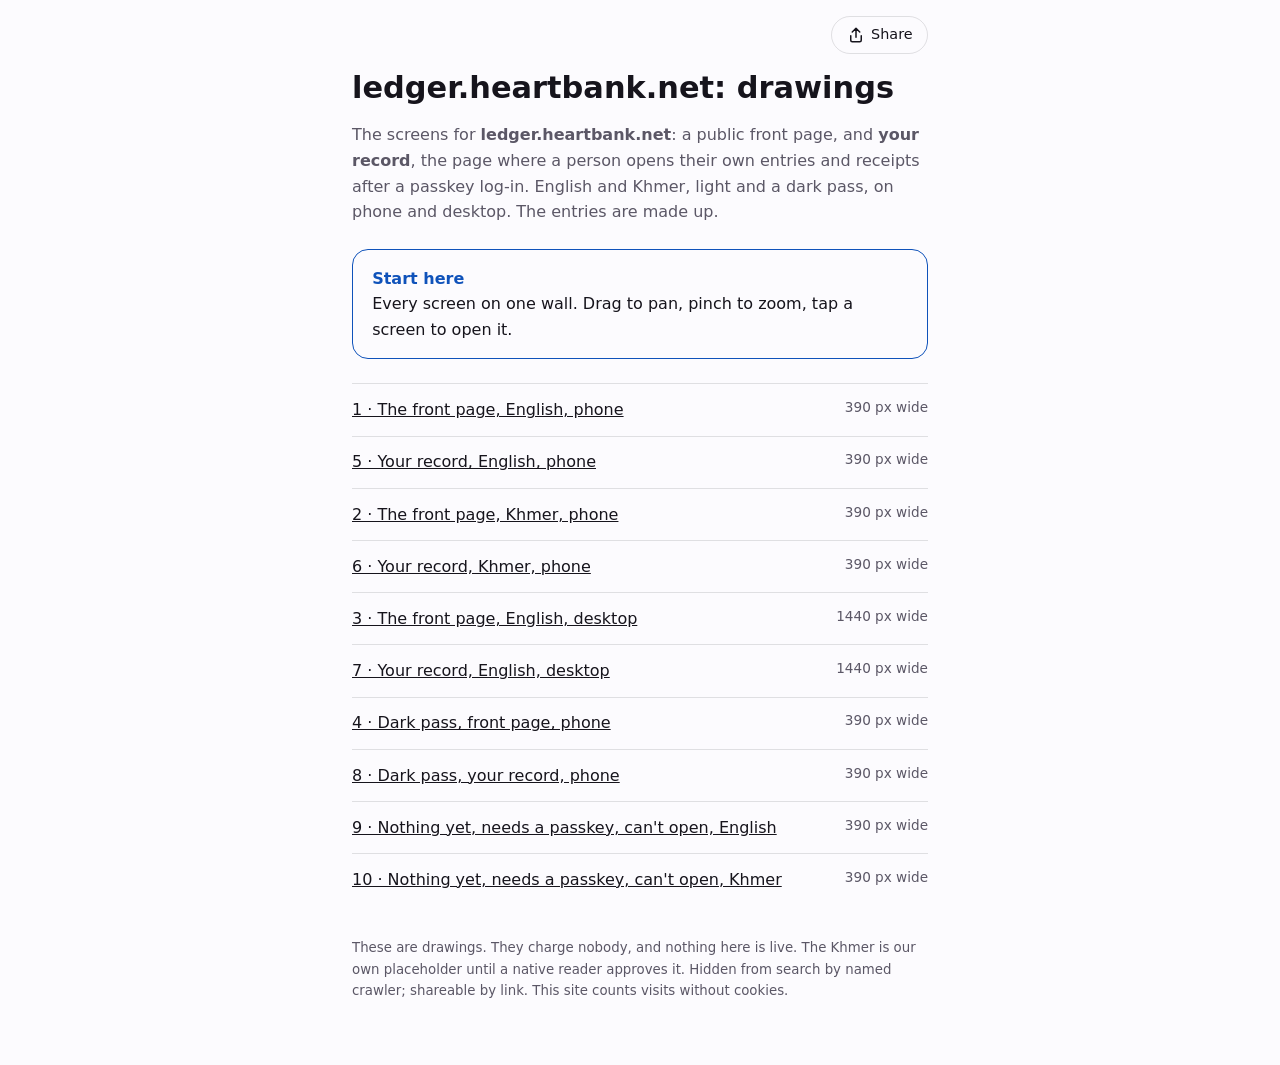
==== index.html @ 2dd92509 "copy.json: the site reads its words from the drawing; the live preview card; every row label for /yo" ====
<!doctype html>
<html lang="en">
<head>
<meta charset="utf-8">
<meta name="viewport" content="width=device-width,initial-scale=1">
<meta name="color-scheme" content="light dark">
<meta name="googlebot" content="noindex,nofollow">
<meta name="bingbot" content="noindex,nofollow">
<meta name="slurp" content="noindex,nofollow">
<meta name="yandex" content="noindex,nofollow">
<script src="./analytics.js?v=7c8cb33f"></script>
<title>ledger.heartbank.net: drawings</title>
<meta property="og:type" content="website">
<meta property="og:url" content="https://demo.heartbank.net/">
<meta property="og:site_name" content="ledger.heartbank.net drawings">
<meta property="og:title" content="ledger.heartbank.net: drawings">
<meta property="og:description" content="A private record of your thanks: the ledger.heartbank.net screens, drawn in English and Khmer. These are drawings. They charge nobody.">
<meta property="og:image" content="https://demo.heartbank.net/og.png?v=8217ee04">
<meta property="og:image:width" content="1200">
<meta property="og:image:height" content="630">
<meta property="og:image:alt" content="HeartBank beside the B-Emblem, over the words A private record of your thanks.">
<link rel="manifest" href="site.webmanifest">
<link rel="icon" type="image/svg+xml" href="favicon.svg">
<link rel="icon" type="image/png" sizes="96x96" href="favicon-96x96.png">
<link rel="apple-touch-icon" sizes="180x180" href="apple-touch-icon.png">
<meta name="description" content="A private record of your thanks: the ledger.heartbank.net screens, drawn in English and Khmer. These are drawings. They charge nobody.">
<meta name="twitter:title" content="ledger.heartbank.net: drawings">
<meta name="twitter:description" content="A private record of your thanks: the ledger.heartbank.net screens, drawn in English and Khmer. These are drawings. They charge nobody.">
<meta name="twitter:image" content="https://demo.heartbank.net/og.png?v=8217ee04">
<meta name="twitter:card" content="summary_large_image">
<meta name="theme-color" content="#0f52ba">
<style>[hidden]{display:none!important}
:root{--bg:#fcfbfe;--fg:#16141c;--dim:#5b5766;--line:rgba(20,16,30,0.12);--acc:#0f52ba}
@media (prefers-color-scheme:dark){:root{--bg:#0a0a0f;--fg:#f5f5f7;--dim:#9b9ba5;--line:rgba(255,255,255,0.08);--acc:#7fa6e6}}
body{margin:0;padding:2.5rem 16px 4rem;background:var(--bg);color:var(--fg);font:1rem/1.6 system-ui,sans-serif}
main{max-width:36rem;margin:0 auto}
h1{font-size:1.9rem;line-height:1.2;margin:0 0 .5rem}
.top{display:flex;justify-content:flex-end;margin:-1.5rem 0 1rem}
.share{display:inline-flex;align-items:center;gap:.4rem;border:1px solid var(--line);border-radius:999px;background:none;color:var(--fg);font:inherit;font-size:.9rem;padding:.4rem .9rem;cursor:pointer}
.share svg{width:18px;height:18px}
#toast{position:fixed;left:50%;bottom:24px;transform:translateX(-50%);background:var(--fg);color:var(--bg);border-radius:999px;padding:.5rem 1rem;font-size:.9rem}
p{color:var(--dim)}
.start{display:block;border:1px solid var(--acc);border-radius:1rem;padding:1rem 1.2rem;margin:1.5rem 0;color:var(--fg);text-decoration:none}
.start b{color:var(--acc)}
ul{list-style:none;margin:0;padding:0}
li{display:flex;justify-content:space-between;gap:1rem;padding:.8rem 0;border-top:1px solid var(--line)}
li a{color:var(--fg)} .m{color:var(--dim);font-size:.85rem;white-space:nowrap}
small{display:block;margin-top:2rem;color:var(--dim)}</style>
</head>
<body>
<main>
<div class="top"><button type="button" class="share" id="share" aria-label="Share this page"><svg viewBox="0 0 24 24" fill="none" stroke="currentColor" stroke-width="2" stroke-linecap="round" stroke-linejoin="round" aria-hidden="true"><path d="M12 3v12M7 8l5-5 5 5M5 13v6a2 2 0 0 0 2 2h10a2 2 0 0 0 2-2v-6"/></svg>Share</button></div>
<h1>ledger.heartbank.net: drawings</h1>
<p>The screens for <b>ledger.heartbank.net</b>: a public front page, and <b>your record</b>, the page where a person opens their own entries and receipts after a passkey log-in. English and Khmer, light and a dark pass, on phone and desktop. The entries are made up.</p>
<a class="start" href="wall.html"><b>Start here</b><br>Every screen on one wall. Drag to pan, pinch to zoom, tap a screen to open it.</a>
<ul><li><a href="LandingEnPhone.html?v=201e551d&w=390">1 · The front page, English, phone</a><span class="m">390 px wide</span></li><li><a href="RecordEnPhone.html?v=2e0ec8f6&w=390">5 · Your record, English, phone</a><span class="m">390 px wide</span></li><li><a href="LandingKmPhone.html?v=cf5b79a8&w=390">2 · The front page, Khmer, phone</a><span class="m">390 px wide</span></li><li><a href="RecordKmPhone.html?v=fc26a40a&w=390">6 · Your record, Khmer, phone</a><span class="m">390 px wide</span></li><li><a href="LandingEnDesktop.html?v=89980543&w=1440">3 · The front page, English, desktop</a><span class="m">1440 px wide</span></li><li><a href="RecordEnDesktop.html?v=61182928&w=1440">7 · Your record, English, desktop</a><span class="m">1440 px wide</span></li><li><a href="LandingDarkPhone.html?v=ff878923&w=390">4 · Dark pass, front page, phone</a><span class="m">390 px wide</span></li><li><a href="RecordDarkPhone.html?v=149db4c5&w=390">8 · Dark pass, your record, phone</a><span class="m">390 px wide</span></li><li><a href="StatesEn.html?v=157221a2&w=390">9 · Nothing yet, needs a passkey, can&#x27;t open, English</a><span class="m">390 px wide</span></li><li><a href="StatesKm.html?v=4decd0c4&w=390">10 · Nothing yet, needs a passkey, can&#x27;t open, Khmer</a><span class="m">390 px wide</span></li></ul>
<small>These are drawings. They charge nobody, and nothing here is live. The Khmer is our own placeholder until a native reader approves it. Hidden from search by named crawler; shareable by link. This site counts visits without cookies.</small>
</main>
<div id="toast" hidden>Link copied</div>
<script>
document.getElementById("share").addEventListener("click", async () => {
  const url = location.href.split("?")[0], text = document.querySelector('meta[name="description"]').content;
  try { if (navigator.share) { await navigator.share({ title: document.title, text, url }); return; } }
  catch (e) { if (e && e.name === "AbortError") return; }
  try { await navigator.clipboard.writeText(url); const t = document.getElementById("toast"); t.hidden = false; setTimeout(() => { t.hidden = true; }, 2200); }
  catch { window.prompt("", url); }
});
</script>
</body>
</html>
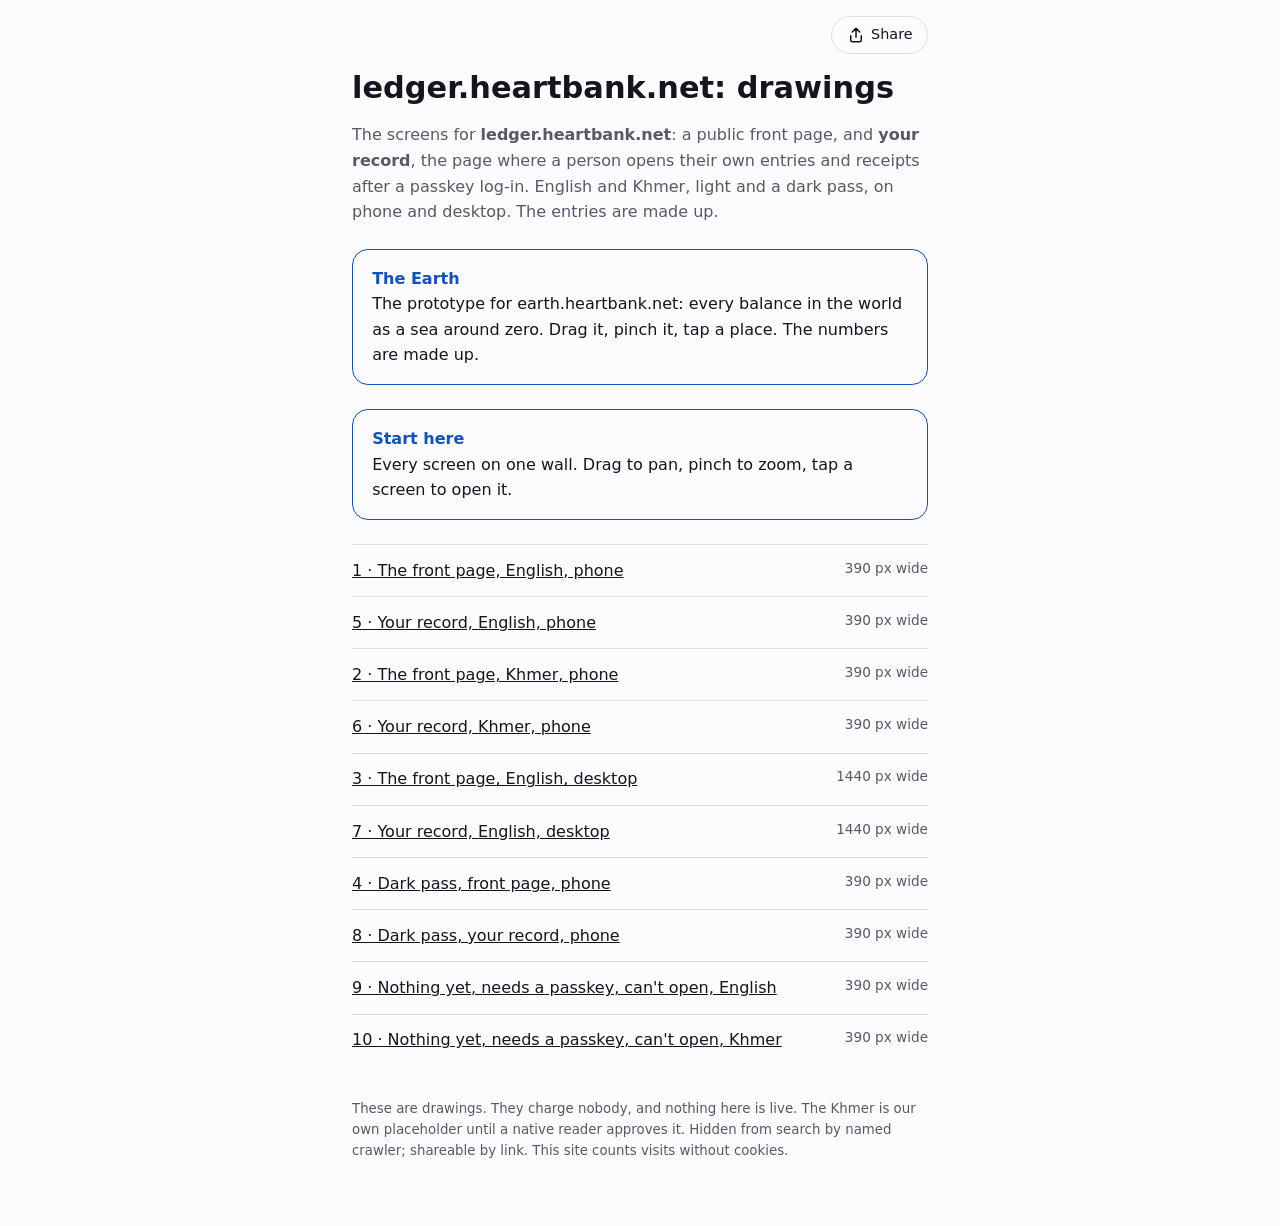
==== commit 093544f6: "The Earth prototype: every balance as a sea around zero, shape for how far, color for how often; mad" ====
--- a/index.html
+++ b/index.html
@@ -52,8 +52,9 @@
 <div class="top"><button type="button" class="share" id="share" aria-label="Share this page"><svg viewBox="0 0 24 24" fill="none" stroke="currentColor" stroke-width="2" stroke-linecap="round" stroke-linejoin="round" aria-hidden="true"><path d="M12 3v12M7 8l5-5 5 5M5 13v6a2 2 0 0 0 2 2h10a2 2 0 0 0 2-2v-6"/></svg>Share</button></div>
 <h1>ledger.heartbank.net: drawings</h1>
 <p>The screens for <b>ledger.heartbank.net</b>: a public front page, and <b>your record</b>, the page where a person opens their own entries and receipts after a passkey log-in. English and Khmer, light and a dark pass, on phone and desktop. The entries are made up.</p>
+<a class="start" href="Earth.html"><b>The Earth</b><br>The prototype for earth.heartbank.net: every balance in the world as a sea around zero. Drag it, pinch it, tap a place. The numbers are made up.</a>
 <a class="start" href="wall.html"><b>Start here</b><br>Every screen on one wall. Drag to pan, pinch to zoom, tap a screen to open it.</a>
-<ul><li><a href="LandingEnPhone.html?v=201e551d&w=390">1 · The front page, English, phone</a><span class="m">390 px wide</span></li><li><a href="RecordEnPhone.html?v=2e0ec8f6&w=390">5 · Your record, English, phone</a><span class="m">390 px wide</span></li><li><a href="LandingKmPhone.html?v=cf5b79a8&w=390">2 · The front page, Khmer, phone</a><span class="m">390 px wide</span></li><li><a href="RecordKmPhone.html?v=fc26a40a&w=390">6 · Your record, Khmer, phone</a><span class="m">390 px wide</span></li><li><a href="LandingEnDesktop.html?v=89980543&w=1440">3 · The front page, English, desktop</a><span class="m">1440 px wide</span></li><li><a href="RecordEnDesktop.html?v=61182928&w=1440">7 · Your record, English, desktop</a><span class="m">1440 px wide</span></li><li><a href="LandingDarkPhone.html?v=ff878923&w=390">4 · Dark pass, front page, phone</a><span class="m">390 px wide</span></li><li><a href="RecordDarkPhone.html?v=149db4c5&w=390">8 · Dark pass, your record, phone</a><span class="m">390 px wide</span></li><li><a href="StatesEn.html?v=157221a2&w=390">9 · Nothing yet, needs a passkey, can&#x27;t open, English</a><span class="m">390 px wide</span></li><li><a href="StatesKm.html?v=4decd0c4&w=390">10 · Nothing yet, needs a passkey, can&#x27;t open, Khmer</a><span class="m">390 px wide</span></li></ul>
+<ul><li><a href="LandingEnPhone.html?v=52368373&w=390">1 · The front page, English, phone</a><span class="m">390 px wide</span></li><li><a href="RecordEnPhone.html?v=7da2e811&w=390">5 · Your record, English, phone</a><span class="m">390 px wide</span></li><li><a href="LandingKmPhone.html?v=f5278a45&w=390">2 · The front page, Khmer, phone</a><span class="m">390 px wide</span></li><li><a href="RecordKmPhone.html?v=52767b91&w=390">6 · Your record, Khmer, phone</a><span class="m">390 px wide</span></li><li><a href="LandingEnDesktop.html?v=defb0e02&w=1440">3 · The front page, English, desktop</a><span class="m">1440 px wide</span></li><li><a href="RecordEnDesktop.html?v=6274a66a&w=1440">7 · Your record, English, desktop</a><span class="m">1440 px wide</span></li><li><a href="LandingDarkPhone.html?v=d628e51a&w=390">4 · Dark pass, front page, phone</a><span class="m">390 px wide</span></li><li><a href="RecordDarkPhone.html?v=9dd61c82&w=390">8 · Dark pass, your record, phone</a><span class="m">390 px wide</span></li><li><a href="StatesEn.html?v=4be10291&w=390">9 · Nothing yet, needs a passkey, can&#x27;t open, English</a><span class="m">390 px wide</span></li><li><a href="StatesKm.html?v=adf7881c&w=390">10 · Nothing yet, needs a passkey, can&#x27;t open, Khmer</a><span class="m">390 px wide</span></li></ul>
 <small>These are drawings. They charge nobody, and nothing here is live. The Khmer is our own placeholder until a native reader approves it. Hidden from search by named crawler; shareable by link. This site counts visits without cookies.</small>
 </main>
 <div id="toast" hidden>Link copied</div>
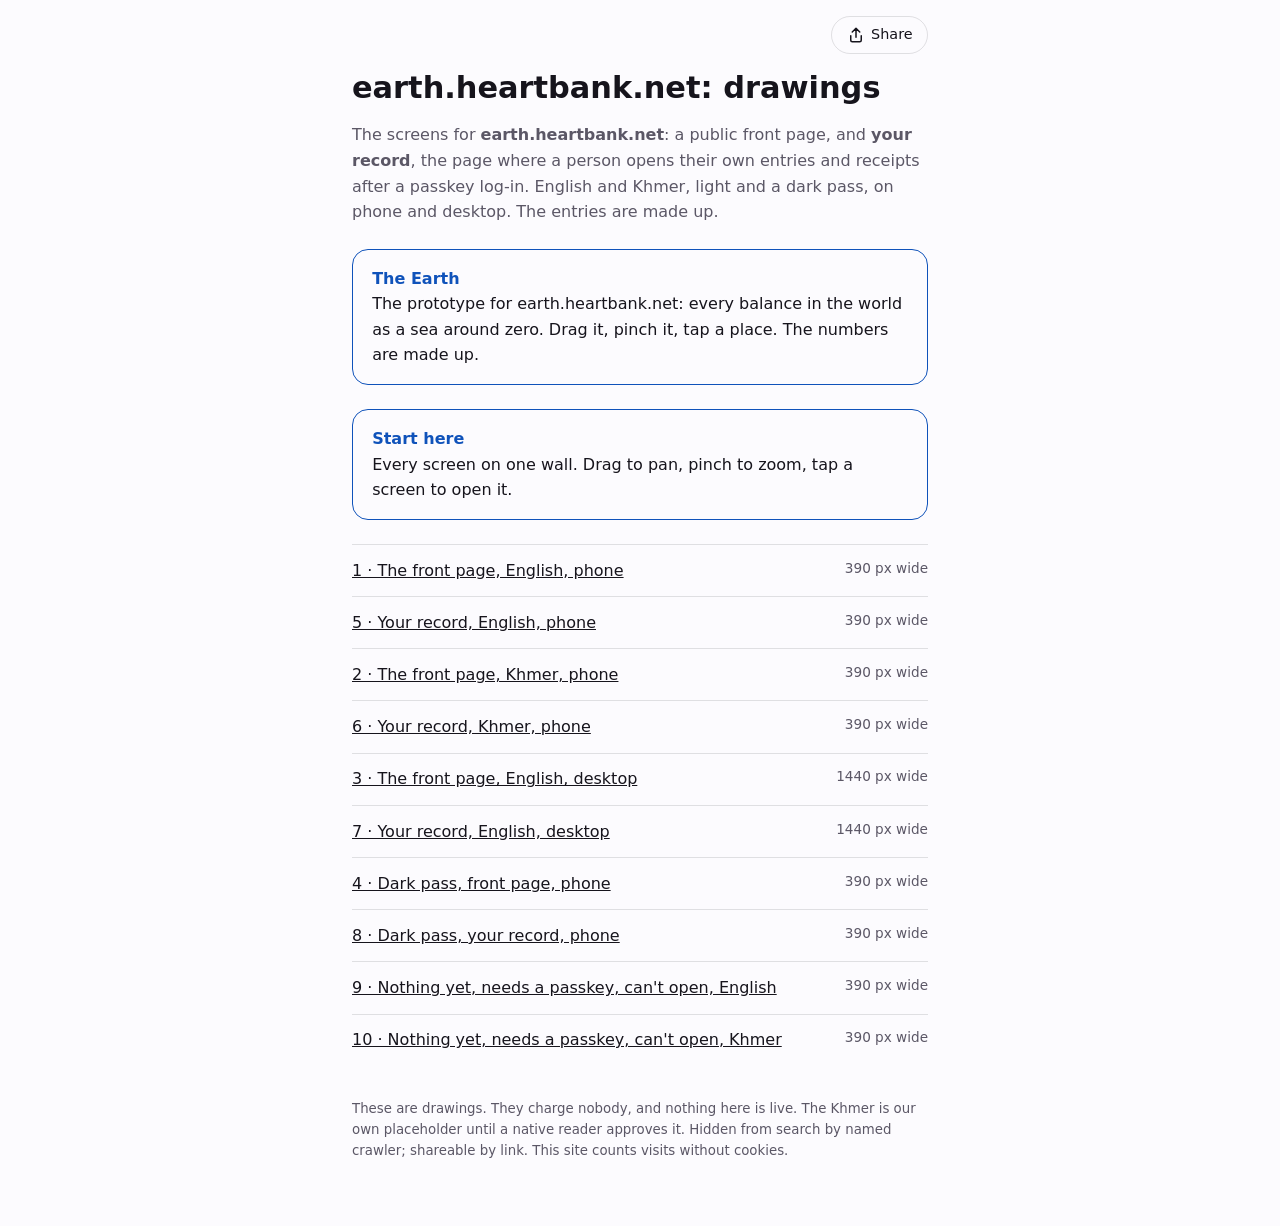
==== commit 4ae0fd56: "The drawings name earth.heartbank.net" ====
--- a/index.html
+++ b/index.html
@@ -9,12 +9,12 @@
 <meta name="slurp" content="noindex,nofollow">
 <meta name="yandex" content="noindex,nofollow">
 <script src="./analytics.js?v=7c8cb33f"></script>
-<title>ledger.heartbank.net: drawings</title>
+<title>earth.heartbank.net: drawings</title>
 <meta property="og:type" content="website">
 <meta property="og:url" content="https://demo.heartbank.net/">
-<meta property="og:site_name" content="ledger.heartbank.net drawings">
-<meta property="og:title" content="ledger.heartbank.net: drawings">
-<meta property="og:description" content="A private record of your thanks: the ledger.heartbank.net screens, drawn in English and Khmer. These are drawings. They charge nobody.">
+<meta property="og:site_name" content="earth.heartbank.net drawings">
+<meta property="og:title" content="earth.heartbank.net: drawings">
+<meta property="og:description" content="A private record of your thanks: the earth.heartbank.net screens, drawn in English and Khmer. These are drawings. They charge nobody.">
 <meta property="og:image" content="https://demo.heartbank.net/og.png?v=8217ee04">
 <meta property="og:image:width" content="1200">
 <meta property="og:image:height" content="630">
@@ -23,9 +23,9 @@
 <link rel="icon" type="image/svg+xml" href="favicon.svg">
 <link rel="icon" type="image/png" sizes="96x96" href="favicon-96x96.png">
 <link rel="apple-touch-icon" sizes="180x180" href="apple-touch-icon.png">
-<meta name="description" content="A private record of your thanks: the ledger.heartbank.net screens, drawn in English and Khmer. These are drawings. They charge nobody.">
-<meta name="twitter:title" content="ledger.heartbank.net: drawings">
-<meta name="twitter:description" content="A private record of your thanks: the ledger.heartbank.net screens, drawn in English and Khmer. These are drawings. They charge nobody.">
+<meta name="description" content="A private record of your thanks: the earth.heartbank.net screens, drawn in English and Khmer. These are drawings. They charge nobody.">
+<meta name="twitter:title" content="earth.heartbank.net: drawings">
+<meta name="twitter:description" content="A private record of your thanks: the earth.heartbank.net screens, drawn in English and Khmer. These are drawings. They charge nobody.">
 <meta name="twitter:image" content="https://demo.heartbank.net/og.png?v=8217ee04">
 <meta name="twitter:card" content="summary_large_image">
 <meta name="theme-color" content="#0f52ba">
@@ -50,11 +50,11 @@
 <body>
 <main>
 <div class="top"><button type="button" class="share" id="share" aria-label="Share this page"><svg viewBox="0 0 24 24" fill="none" stroke="currentColor" stroke-width="2" stroke-linecap="round" stroke-linejoin="round" aria-hidden="true"><path d="M12 3v12M7 8l5-5 5 5M5 13v6a2 2 0 0 0 2 2h10a2 2 0 0 0 2-2v-6"/></svg>Share</button></div>
-<h1>ledger.heartbank.net: drawings</h1>
-<p>The screens for <b>ledger.heartbank.net</b>: a public front page, and <b>your record</b>, the page where a person opens their own entries and receipts after a passkey log-in. English and Khmer, light and a dark pass, on phone and desktop. The entries are made up.</p>
+<h1>earth.heartbank.net: drawings</h1>
+<p>The screens for <b>earth.heartbank.net</b>: a public front page, and <b>your record</b>, the page where a person opens their own entries and receipts after a passkey log-in. English and Khmer, light and a dark pass, on phone and desktop. The entries are made up.</p>
 <a class="start" href="Earth.html"><b>The Earth</b><br>The prototype for earth.heartbank.net: every balance in the world as a sea around zero. Drag it, pinch it, tap a place. The numbers are made up.</a>
 <a class="start" href="wall.html"><b>Start here</b><br>Every screen on one wall. Drag to pan, pinch to zoom, tap a screen to open it.</a>
-<ul><li><a href="LandingEnPhone.html?v=52368373&w=390">1 · The front page, English, phone</a><span class="m">390 px wide</span></li><li><a href="RecordEnPhone.html?v=7da2e811&w=390">5 · Your record, English, phone</a><span class="m">390 px wide</span></li><li><a href="LandingKmPhone.html?v=f5278a45&w=390">2 · The front page, Khmer, phone</a><span class="m">390 px wide</span></li><li><a href="RecordKmPhone.html?v=52767b91&w=390">6 · Your record, Khmer, phone</a><span class="m">390 px wide</span></li><li><a href="LandingEnDesktop.html?v=defb0e02&w=1440">3 · The front page, English, desktop</a><span class="m">1440 px wide</span></li><li><a href="RecordEnDesktop.html?v=6274a66a&w=1440">7 · Your record, English, desktop</a><span class="m">1440 px wide</span></li><li><a href="LandingDarkPhone.html?v=d628e51a&w=390">4 · Dark pass, front page, phone</a><span class="m">390 px wide</span></li><li><a href="RecordDarkPhone.html?v=9dd61c82&w=390">8 · Dark pass, your record, phone</a><span class="m">390 px wide</span></li><li><a href="StatesEn.html?v=4be10291&w=390">9 · Nothing yet, needs a passkey, can&#x27;t open, English</a><span class="m">390 px wide</span></li><li><a href="StatesKm.html?v=adf7881c&w=390">10 · Nothing yet, needs a passkey, can&#x27;t open, Khmer</a><span class="m">390 px wide</span></li></ul>
+<ul><li><a href="LandingEnPhone.html?v=f7c8af6f&w=390">1 · The front page, English, phone</a><span class="m">390 px wide</span></li><li><a href="RecordEnPhone.html?v=8ff4ea42&w=390">5 · Your record, English, phone</a><span class="m">390 px wide</span></li><li><a href="LandingKmPhone.html?v=5afbfad9&w=390">2 · The front page, Khmer, phone</a><span class="m">390 px wide</span></li><li><a href="RecordKmPhone.html?v=d52675ef&w=390">6 · Your record, Khmer, phone</a><span class="m">390 px wide</span></li><li><a href="LandingEnDesktop.html?v=0f9e3edd&w=1440">3 · The front page, English, desktop</a><span class="m">1440 px wide</span></li><li><a href="RecordEnDesktop.html?v=172d834a&w=1440">7 · Your record, English, desktop</a><span class="m">1440 px wide</span></li><li><a href="LandingDarkPhone.html?v=3e617709&w=390">4 · Dark pass, front page, phone</a><span class="m">390 px wide</span></li><li><a href="RecordDarkPhone.html?v=51ef404a&w=390">8 · Dark pass, your record, phone</a><span class="m">390 px wide</span></li><li><a href="StatesEn.html?v=824943a0&w=390">9 · Nothing yet, needs a passkey, can&#x27;t open, English</a><span class="m">390 px wide</span></li><li><a href="StatesKm.html?v=435a9430&w=390">10 · Nothing yet, needs a passkey, can&#x27;t open, Khmer</a><span class="m">390 px wide</span></li></ul>
 <small>These are drawings. They charge nobody, and nothing here is live. The Khmer is our own placeholder until a native reader approves it. Hidden from search by named crawler; shareable by link. This site counts visits without cookies.</small>
 </main>
 <div id="toast" hidden>Link copied</div>
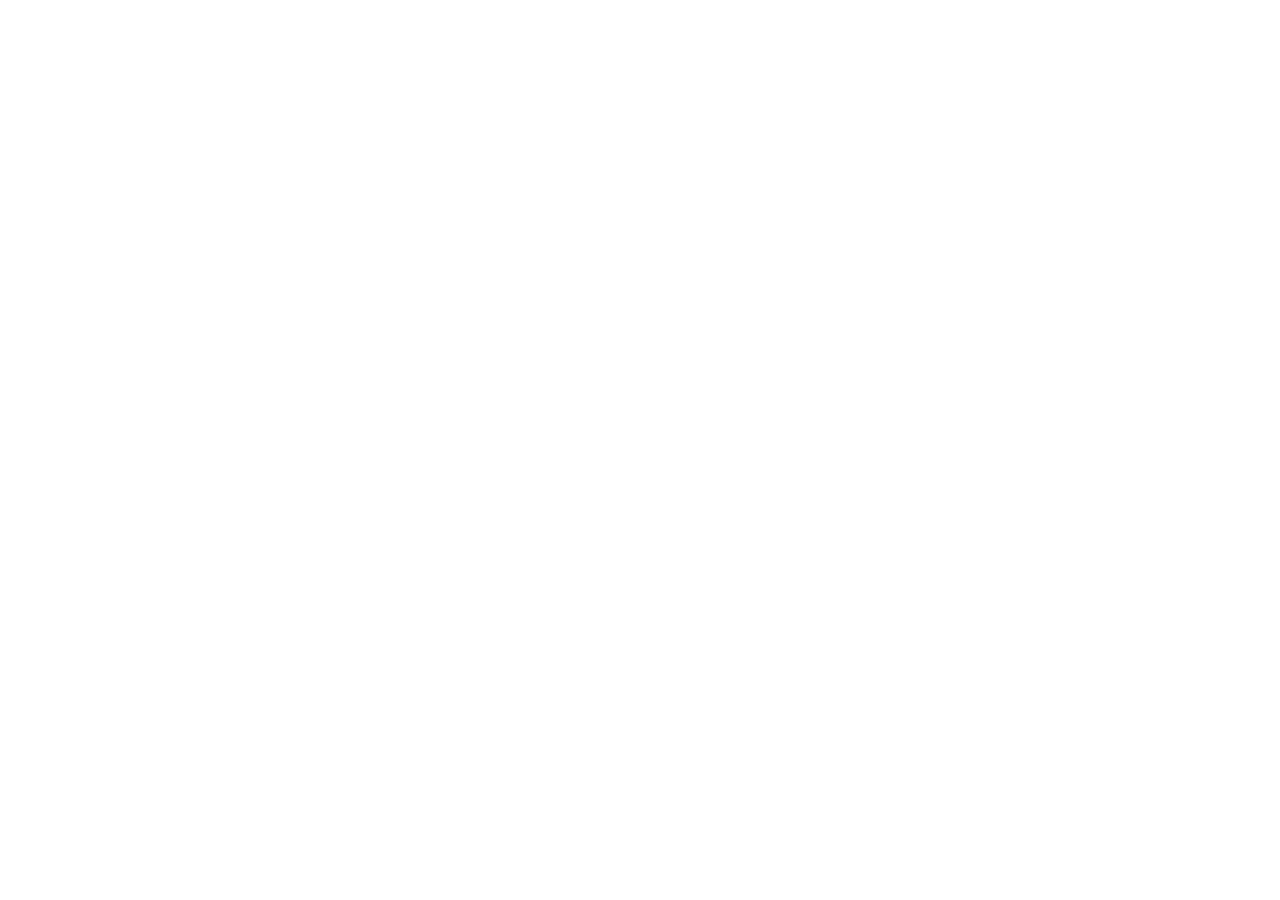
==== commit d47e527d: "Moved to demo.333.eco/earth: every page here now redirects" ====
--- a/index.html
+++ b/index.html
@@ -1,71 +1,2 @@
 <!doctype html>
-<html lang="en">
-<head>
-<meta charset="utf-8">
-<meta name="viewport" content="width=device-width,initial-scale=1">
-<meta name="color-scheme" content="light dark">
-<meta name="googlebot" content="noindex,nofollow">
-<meta name="bingbot" content="noindex,nofollow">
-<meta name="slurp" content="noindex,nofollow">
-<meta name="yandex" content="noindex,nofollow">
-<script src="./analytics.js?v=7c8cb33f"></script>
-<title>earth.heartbank.net: drawings</title>
-<meta property="og:type" content="website">
-<meta property="og:url" content="https://demo.heartbank.net/">
-<meta property="og:site_name" content="earth.heartbank.net drawings">
-<meta property="og:title" content="earth.heartbank.net: drawings">
-<meta property="og:description" content="A private record of your thanks: the earth.heartbank.net screens, drawn in English and Khmer. These are drawings. They charge nobody.">
-<meta property="og:image" content="https://demo.heartbank.net/og.png?v=8217ee04">
-<meta property="og:image:width" content="1200">
-<meta property="og:image:height" content="630">
-<meta property="og:image:alt" content="HeartBank beside the B-Emblem, over the words A private record of your thanks.">
-<link rel="manifest" href="site.webmanifest">
-<link rel="icon" type="image/svg+xml" href="favicon.svg">
-<link rel="icon" type="image/png" sizes="96x96" href="favicon-96x96.png">
-<link rel="apple-touch-icon" sizes="180x180" href="apple-touch-icon.png">
-<meta name="description" content="A private record of your thanks: the earth.heartbank.net screens, drawn in English and Khmer. These are drawings. They charge nobody.">
-<meta name="twitter:title" content="earth.heartbank.net: drawings">
-<meta name="twitter:description" content="A private record of your thanks: the earth.heartbank.net screens, drawn in English and Khmer. These are drawings. They charge nobody.">
-<meta name="twitter:image" content="https://demo.heartbank.net/og.png?v=8217ee04">
-<meta name="twitter:card" content="summary_large_image">
-<meta name="theme-color" content="#0f52ba">
-<style>[hidden]{display:none!important}
-:root{--bg:#fcfbfe;--fg:#16141c;--dim:#5b5766;--line:rgba(20,16,30,0.12);--acc:#0f52ba}
-@media (prefers-color-scheme:dark){:root{--bg:#0a0a0f;--fg:#f5f5f7;--dim:#9b9ba5;--line:rgba(255,255,255,0.08);--acc:#7fa6e6}}
-body{margin:0;padding:2.5rem 16px 4rem;background:var(--bg);color:var(--fg);font:1rem/1.6 system-ui,sans-serif}
-main{max-width:36rem;margin:0 auto}
-h1{font-size:1.9rem;line-height:1.2;margin:0 0 .5rem}
-.top{display:flex;justify-content:flex-end;margin:-1.5rem 0 1rem}
-.share{display:inline-flex;align-items:center;gap:.4rem;border:1px solid var(--line);border-radius:999px;background:none;color:var(--fg);font:inherit;font-size:.9rem;padding:.4rem .9rem;cursor:pointer}
-.share svg{width:18px;height:18px}
-#toast{position:fixed;left:50%;bottom:24px;transform:translateX(-50%);background:var(--fg);color:var(--bg);border-radius:999px;padding:.5rem 1rem;font-size:.9rem}
-p{color:var(--dim)}
-.start{display:block;border:1px solid var(--acc);border-radius:1rem;padding:1rem 1.2rem;margin:1.5rem 0;color:var(--fg);text-decoration:none}
-.start b{color:var(--acc)}
-ul{list-style:none;margin:0;padding:0}
-li{display:flex;justify-content:space-between;gap:1rem;padding:.8rem 0;border-top:1px solid var(--line)}
-li a{color:var(--fg)} .m{color:var(--dim);font-size:.85rem;white-space:nowrap}
-small{display:block;margin-top:2rem;color:var(--dim)}</style>
-</head>
-<body>
-<main>
-<div class="top"><button type="button" class="share" id="share" aria-label="Share this page"><svg viewBox="0 0 24 24" fill="none" stroke="currentColor" stroke-width="2" stroke-linecap="round" stroke-linejoin="round" aria-hidden="true"><path d="M12 3v12M7 8l5-5 5 5M5 13v6a2 2 0 0 0 2 2h10a2 2 0 0 0 2-2v-6"/></svg>Share</button></div>
-<h1>earth.heartbank.net: drawings</h1>
-<p>The screens for <b>earth.heartbank.net</b>: a public front page, and <b>your record</b>, the page where a person opens their own entries and receipts after a passkey log-in. English and Khmer, light and a dark pass, on phone and desktop. The entries are made up.</p>
-<a class="start" href="Earth.html"><b>The Earth</b><br>The prototype for earth.heartbank.net: every balance in the world as a sea around zero. Drag it, pinch it, tap a place. The numbers are made up.</a>
-<a class="start" href="wall.html"><b>Start here</b><br>Every screen on one wall. Drag to pan, pinch to zoom, tap a screen to open it.</a>
-<ul><li><a href="LandingEnPhone.html?v=f7c8af6f&w=390">1 · The front page, English, phone</a><span class="m">390 px wide</span></li><li><a href="RecordEnPhone.html?v=8ff4ea42&w=390">5 · Your record, English, phone</a><span class="m">390 px wide</span></li><li><a href="LandingKmPhone.html?v=5afbfad9&w=390">2 · The front page, Khmer, phone</a><span class="m">390 px wide</span></li><li><a href="RecordKmPhone.html?v=d52675ef&w=390">6 · Your record, Khmer, phone</a><span class="m">390 px wide</span></li><li><a href="LandingEnDesktop.html?v=0f9e3edd&w=1440">3 · The front page, English, desktop</a><span class="m">1440 px wide</span></li><li><a href="RecordEnDesktop.html?v=172d834a&w=1440">7 · Your record, English, desktop</a><span class="m">1440 px wide</span></li><li><a href="LandingDarkPhone.html?v=3e617709&w=390">4 · Dark pass, front page, phone</a><span class="m">390 px wide</span></li><li><a href="RecordDarkPhone.html?v=51ef404a&w=390">8 · Dark pass, your record, phone</a><span class="m">390 px wide</span></li><li><a href="StatesEn.html?v=824943a0&w=390">9 · Nothing yet, needs a passkey, can&#x27;t open, English</a><span class="m">390 px wide</span></li><li><a href="StatesKm.html?v=435a9430&w=390">10 · Nothing yet, needs a passkey, can&#x27;t open, Khmer</a><span class="m">390 px wide</span></li></ul>
-<small>These are drawings. They charge nobody, and nothing here is live. The Khmer is our own placeholder until a native reader approves it. Hidden from search by named crawler; shareable by link. This site counts visits without cookies.</small>
-</main>
-<div id="toast" hidden>Link copied</div>
-<script>
-document.getElementById("share").addEventListener("click", async () => {
-  const url = location.href.split("?")[0], text = document.querySelector('meta[name="description"]').content;
-  try { if (navigator.share) { await navigator.share({ title: document.title, text, url }); return; } }
-  catch (e) { if (e && e.name === "AbortError") return; }
-  try { await navigator.clipboard.writeText(url); const t = document.getElementById("toast"); t.hidden = false; setTimeout(() => { t.hidden = true; }, 2200); }
-  catch { window.prompt("", url); }
-});
-</script>
-</body>
-</html>
+<html lang="en"><head><meta charset="utf-8"><meta name="robots" content="noindex"><meta http-equiv="refresh" content="0;url=https://demo.333.eco/earth/"><link rel="canonical" href="https://demo.333.eco/earth/"><title>Moved</title></head><body><p><a href="https://demo.333.eco/earth/">These drawings moved to https://demo.333.eco/earth/</a></p></body></html>
